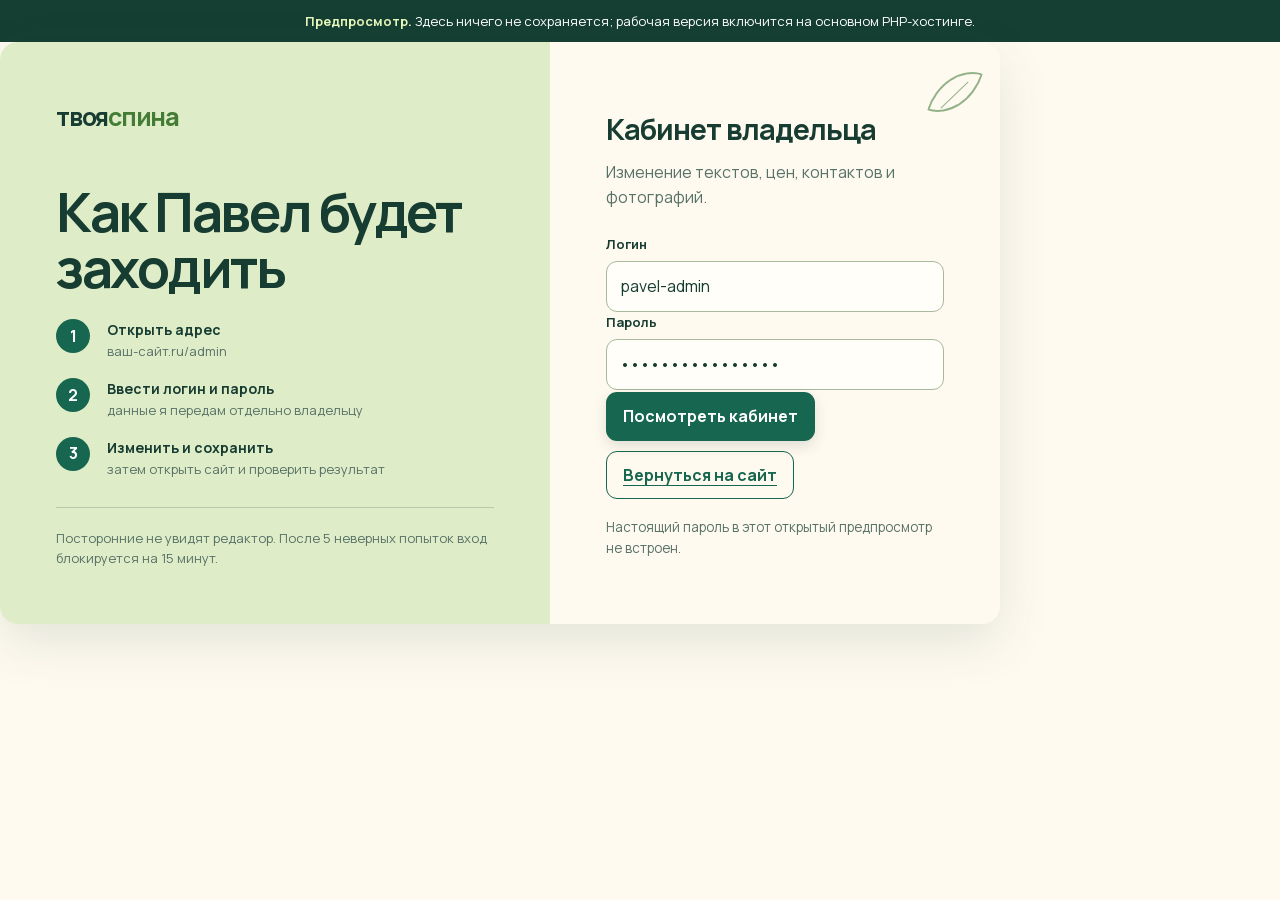
==== admin-preview/index.html @ c6a487fc "Add owner admin preview and editable site content" ====
<!doctype html>
<html lang="ru">
<head>
  <meta charset="utf-8">
  <meta name="viewport" content="width=device-width,initial-scale=1,viewport-fit=cover">
  <meta name="robots" content="noindex,nofollow">
  <title>Предпросмотр админки — Твоя спина</title>
  <link rel="stylesheet" href="admin.css?v=1">
  <script src="preview.js?v=1" defer></script>
</head>
<body>
  <div class="demo-banner"><strong>Предпросмотр.</strong> Здесь ничего не сохраняется; рабочая версия включится на основном PHP‑хостинге.</div>
  <div class="demo-screen demo-login" id="login-preview">
    <main class="login-shell">
      <section class="login-guide" aria-labelledby="guide-title">
        <a class="wordmark" href="../">твоя<span>спина</span></a>
        <h1 id="guide-title">Как Павел будет заходить</h1>
        <ol class="steps">
          <li><strong>Открыть адрес</strong><span>ваш-сайт.ru/admin</span></li>
          <li><strong>Ввести логин и пароль</strong><span>данные я передам отдельно владельцу</span></li>
          <li><strong>Изменить и сохранить</strong><span>затем открыть сайт и проверить результат</span></li>
        </ol>
        <p class="security-note">Посторонние не увидят редактор. После 5 неверных попыток вход блокируется на 15 минут.</p>
      </section>
      <section class="login-card" aria-labelledby="login-title">
        <div class="leaf-mark" aria-hidden="true"></div>
        <h2 id="login-title">Кабинет владельца</h2>
        <p>Изменение текстов, цен, контактов и фотографий.</p>
        <div class="field"><span>Логин</span><input value="pavel-admin" readonly aria-label="Пример логина"></div>
        <div class="field"><span>Пароль</span><input type="password" value="preview-password" readonly aria-label="Пример скрытого пароля"></div>
        <div class="demo-actions"><button class="primary" id="show-editor" type="button">Посмотреть кабинет</button><a class="secondary" href="../">Вернуться на сайт</a></div>
        <small class="help">Настоящий пароль в этот открытый предпросмотр не встроен.</small>
      </section>
    </main>
  </div>
  <div class="demo-screen demo-editor" id="editor-preview" hidden>
    <header class="admin-header"><a class="wordmark" href="../">твоя<span>спина</span></a><div class="header-actions"><a href="../">Открыть сайт</a><button class="secondary" id="back-login" type="button">Выйти</button></div></header>
    <main class="admin-layout">
      <aside class="admin-aside"><h1>Кабинет владельца</h1><p>Меняйте содержание сайта. Цвета, расположение блоков и анимации останутся защищены.</p><nav aria-label="Разделы формы"><a href="#demo-main">Главная</a><a href="#demo-services">Услуги и цены</a><a href="#demo-about">О Павле</a><a href="#demo-studio">Студия</a><a href="#demo-contacts">Контакты</a></nav><div class="aside-help"><strong>Как обновить сайт</strong><ol><li>Откройте нужный раздел.</li><li>Измените текст или фото.</li><li>Нажмите «Сохранить изменения».</li></ol></div></aside>
      <form class="editor">
        <section class="editor-intro"><div><h2>Что хотите изменить?</h2><p>Все поля подписаны так же, как разделы на сайте.</p></div><span class="saved-state">Сохранение вручную</span></section>
        <section class="editor-section" id="demo-main"><div class="section-heading"><h2>Главная</h2><p>Первый экран, который видят посетители.</p></div><div class="fields"><label class="field"><span>Строка над заголовком</span><input value="Студия массажа «Твоя спина» · Красногорск"></label><label class="field"><span>Первая часть заголовка</span><input value="Отпустить напряжение."></label><label class="field"><span>Зелёная часть заголовка</span><input value="Почувствовать себя."></label><label class="field field-wide"><span>Описание</span><textarea rows="4">Массаж с вниманием к вашему телу. Я подберу массажные техники и интенсивность воздействия под ваш запрос.</textarea></label><label class="field field-wide file-field"><span>Главная фотография</span><input type="file"><small>JPG, PNG или WebP до 8 МБ. Сейчас: hero.webp</small></label></div></section>
        <section class="editor-section" id="demo-services"><div class="section-heading"><h2>Услуги и цены</h2><p>Каждая услуга редактируется отдельно.</p></div><fieldset class="service-editor"><legend>Оздоровительный массаж</legend><div class="fields"><label class="field"><span>Название</span><input value="Оздоровительный массаж"></label><label class="field"><span>Цена</span><input value="5 000 ₽"></label><label class="field"><span>Продолжительность</span><input value="75–90 минут"></label><label class="field"><span>Категория</span><input value="Авторская методика"></label><label class="field field-wide"><span>Описание</span><textarea rows="4">Комплексная проработка всего тела с использованием мягких мануальных техник для снятия боли и напряжения.</textarea></label></div></fieldset><fieldset class="service-editor"><legend>Классический массаж</legend><div class="fields"><label class="field"><span>Название</span><input value="Классический массаж"></label><label class="field"><span>Цена</span><input value="4 000 ₽"></label></div></fieldset></section>
        <section class="editor-section" id="demo-about"><div class="section-heading"><h2>О Павле</h2><p>Знакомство, опыт и фотография мастера.</p></div><div class="fields"><label class="field field-wide"><span>Вводный текст</span><textarea rows="3">Индивидуальный подбор техник — с учётом ваших пожеланий и ощущений во время сеанса.</textarea></label><label class="field"><span>Количество часов практики</span><input value="1000+"></label><label class="field field-wide file-field"><span>Фотография Павла</span><input type="file"><small>JPG, PNG или WebP до 8 МБ.</small></label></div></section>
        <section class="editor-section" id="demo-studio"><div class="section-heading"><h2>Студия</h2><p>Заголовок и фотографии кабинета.</p></div><div class="fields"><label class="field"><span>Заголовок</span><input value="Здесь можно"></label><label class="field"><span>Зелёная часть</span><input value="выдохнуть."></label><label class="field field-wide file-field"><span>Фотография кабинета</span><input type="file"><small>Сейчас: studio-room.webp</small></label></div></section>
        <section class="editor-section" id="demo-contacts"><div class="section-heading"><h2>Контакты</h2><p>Телефон, адрес, время работы и ссылки.</p></div><div class="fields"><label class="field"><span>Город</span><input value="Красногорск"></label><label class="field"><span>Телефон</span><input value="+7 985 975-34-44"></label><label class="field"><span>Адрес</span><input value="Улица Ленина, 15А"></label><label class="field"><span>Часы работы</span><input value="11:00–22:00"></label></div></section>
        <div class="save-bar"><div><strong>Готовы опубликовать?</strong><span>Сначала сохраните, затем откройте сайт и проверьте изменения.</span></div><button class="primary" type="button">Сохранить изменения</button></div>
      </form>
    </main>
  </div>
</body>
</html>
---- admin-preview/admin.css ----
@font-face{font-family:Manrope;src:url('../assets/manrope-regular.woff') format('woff');font-weight:400;font-display:swap}
@font-face{font-family:Manrope;src:url('../assets/manrope-bold.woff') format('woff');font-weight:700;font-display:swap}
:root{--ink:#173c32;--muted:#587267;--paper:#fffaf0;--cream:#f4ead1;--mint:#dcecc5;--mint-2:#e9f3d8;--line:#b9c9ab;--green:#17664f;--green-deep:#104d3d;--danger:#8d3028;--success:#236b4c;--focus:#0b7162;--shadow:0 18px 52px rgba(24,70,52,.12)}
*{box-sizing:border-box}
html{scroll-behavior:smooth;scroll-padding-top:96px}
body{margin:0;background:var(--paper);color:var(--ink);font:400 16px/1.55 Manrope,Arial,sans-serif}
button,input,textarea{font:inherit}
a{color:inherit;text-underline-offset:4px}
::selection{background:#c6e69d;color:#123c30}
:focus-visible{outline:3px solid var(--focus);outline-offset:3px}
.wordmark{text-decoration:none;font-size:25px;font-weight:700;letter-spacing:-.05em}.wordmark span{color:#447c35}
.admin-header{position:sticky;top:0;z-index:20;min-height:72px;padding:13px clamp(18px,3vw,44px);display:flex;align-items:center;justify-content:space-between;background:rgba(255,250,240,.96);border-bottom:1px solid var(--line)}
.header-actions{display:flex;gap:10px}.header-actions a{padding:9px 13px;border-radius:10px;text-decoration:none}.header-actions a:first-child{background:var(--mint-2);font-weight:700}
.admin-layout{width:min(1500px,100%);margin:auto;display:grid;grid-template-columns:270px minmax(0,1fr);gap:38px;padding:36px clamp(18px,3vw,44px) 130px}
.admin-aside{position:sticky;top:108px;align-self:start}.admin-aside h1{margin:0;font-size:29px;line-height:1.14;letter-spacing:-.035em}.admin-aside>p{color:var(--muted);font-size:14px;margin:14px 0 24px}
.admin-aside nav{display:grid;gap:4px;border-block:1px solid var(--line);padding:12px 0}.admin-aside nav a{padding:9px 11px;text-decoration:none;border-radius:9px}.admin-aside nav a:hover{background:var(--mint-2)}
.aside-help{margin-top:20px;padding:17px;background:var(--mint-2);border-radius:14px}.aside-help strong{display:block;margin-bottom:8px}.aside-help ol{margin:0;padding-left:20px;font-size:13px;color:var(--muted)}
.editor{min-width:0}.editor-intro{display:flex;justify-content:space-between;gap:24px;align-items:flex-start;margin-bottom:22px;padding:28px 30px;background:var(--cream);border-radius:16px}.editor-intro h2{margin:0;font-size:32px;letter-spacing:-.035em}.editor-intro p{margin:7px 0 0;color:var(--muted)}
.saved-state{white-space:nowrap;padding:8px 12px;background:#fff8e8;border:1px solid var(--line);border-radius:999px;font-size:13px}
.editor-section{margin-top:20px;padding:28px 30px 32px;border:1px solid var(--line);border-radius:16px;background:#fffdf7;box-shadow:0 10px 30px rgba(24,70,52,.045)}
.section-heading{display:grid;grid-template-columns:minmax(180px,.55fr) minmax(240px,1fr);gap:28px;padding-bottom:22px;margin-bottom:24px;border-bottom:1px solid var(--line)}
.section-heading h2{margin:0;font-size:25px;letter-spacing:-.025em}.section-heading p{margin:3px 0 0;color:var(--muted)}
.fields{display:grid;grid-template-columns:repeat(2,minmax(0,1fr));gap:19px 22px}
.field{display:grid;align-content:start;gap:7px;min-width:0}.field>span{font-size:13px;font-weight:700}.field-wide{grid-column:1/-1}
input,textarea{width:100%;border:1px solid #a8b99d;border-radius:11px;background:#fffef9;color:var(--ink);padding:12px 13px;transition:border-color .18s,box-shadow .18s}textarea{resize:vertical;min-height:105px}
input:hover,textarea:hover{border-color:#73927d}input:focus,textarea:focus{border-color:var(--focus);box-shadow:0 0 0 3px rgba(11,113,98,.13);outline:0}
input[type=file]{padding:11px;background:var(--mint-2)}input[type=file]::file-selector-button{margin-right:11px;border:0;border-radius:8px;background:var(--green);color:#fff;padding:8px 11px;font-weight:700;cursor:pointer}
.file-field small{color:var(--muted);font-size:12px;overflow-wrap:anywhere}
.service-editor{margin:18px 0 0;padding:22px;border:1px solid var(--line);border-radius:14px;background:#fbf6e8}.service-editor+ .service-editor{margin-top:14px}.service-editor legend{padding:0 9px;font-weight:700;font-size:18px}
.save-bar{position:fixed;z-index:15;left:calc((100vw - min(1500px,100vw))/2 + 270px + 82px);right:clamp(18px,3vw,44px);bottom:18px;display:flex;align-items:center;justify-content:space-between;gap:20px;padding:15px 17px 15px 20px;background:var(--green-deep);color:#fff;border-radius:15px;box-shadow:0 16px 42px rgba(5,41,31,.28)}
.save-bar div{display:grid}.save-bar span{font-size:12px;color:#d9ecdf}.primary{border:0;border-radius:11px;background:#edf6ce;color:var(--green-deep);padding:12px 17px;font-weight:700;cursor:pointer;box-shadow:0 5px 14px rgba(7,42,31,.13)}.primary:hover{background:#fff7cd}.primary:active{transform:translateY(1px)}
.notice{margin-bottom:18px;padding:14px 16px;border-radius:12px;font-weight:700}.notice.error{background:#fae1dc;color:var(--danger)}.notice.success{background:#dcefdc;color:var(--success)}
.login-page{min-height:100dvh;display:grid;place-items:center;padding:28px;background:var(--cream);background-image:url('../assets/botanical-pattern.webp');background-size:760px;background-blend-mode:soft-light}
.login-shell{width:min(1000px,100%);display:grid;grid-template-columns:1.1fr .9fr;overflow:hidden;border-radius:18px;box-shadow:var(--shadow);background:var(--paper)}
.login-guide,.login-card{padding:clamp(30px,5vw,56px)}.login-guide{background:rgba(220,236,197,.92)}.login-guide h1{margin:46px 0 24px;font-size:clamp(34px,5vw,54px);line-height:1.04;letter-spacing:-.045em;max-width:530px}
.steps{list-style:none;margin:0;padding:0;display:grid;gap:17px;counter-reset:steps}.steps li{display:grid;grid-template-columns:38px 1fr;gap:0 13px;counter-increment:steps}.steps li:before{content:counter(steps);grid-row:1/3;display:grid;place-items:center;width:34px;height:34px;border-radius:50%;background:var(--green);color:#fff;font-weight:700}.steps strong{font-size:14px}.steps span{font-size:13px;color:var(--muted)}
.security-note{margin:28px 0 0;padding-top:20px;border-top:1px solid var(--line);font-size:13px;color:var(--muted)}
.login-card{position:relative;display:flex;flex-direction:column;justify-content:center}.login-card h2{margin:0;font-size:29px;letter-spacing:-.035em}.login-card>p{color:var(--muted);margin:8px 0 24px}.login-card form{display:grid;gap:17px}.login-card .primary{margin-top:2px;background:var(--green);color:#fff;min-height:48px}.login-card .primary:hover{background:var(--green-deep)}.help{margin-top:18px;color:var(--muted)}
.leaf-mark{position:absolute;right:24px;top:24px;width:42px;height:52px;border:2px solid #5b8c53;border-radius:100% 0 100% 0;transform:rotate(18deg);opacity:.65}.leaf-mark:after{content:'';position:absolute;left:19px;top:8px;width:1px;height:38px;background:#5b8c53;transform:rotate(28deg)}
.demo-banner{padding:11px 18px;background:#163f34;color:#fff;text-align:center;font-size:13px}.demo-banner strong{color:#e6f5b9}
.demo-actions{display:flex;gap:10px;flex-wrap:wrap}.secondary{border:1px solid var(--green);border-radius:11px;background:transparent;color:var(--green);padding:11px 16px;font-weight:700;cursor:pointer}
.demo-screen[hidden]{display:none}.demo-login .login-card{min-height:570px}.demo-editor .editor{pointer-events:none}.demo-editor .save-bar{position:sticky;left:auto;right:auto;bottom:14px;margin-top:24px}.demo-editor .admin-layout{padding-bottom:30px}.demo-editor input,.demo-editor textarea{background:#fff}
@media(max-width:900px){.admin-layout{grid-template-columns:1fr;gap:20px}.admin-aside{position:static}.admin-aside nav{display:flex;overflow-x:auto;padding:10px 0}.admin-aside nav a{white-space:nowrap}.aside-help{display:none}.save-bar{left:18px}.login-shell{grid-template-columns:1fr}.login-guide h1{margin-top:28px}.login-card{min-height:480px}}
@media(max-width:620px){body{font-size:15px}.admin-header{min-height:64px}.header-actions a{padding:8px}.header-actions a:first-child{display:none}.admin-layout{padding:22px 14px 120px}.editor-intro,.editor-section{padding:21px 18px}.editor-intro{display:grid}.editor-intro h2{font-size:27px}.saved-state{width:max-content}.section-heading{grid-template-columns:1fr;gap:5px}.fields{grid-template-columns:1fr}.field-wide{grid-column:auto}.service-editor{padding:17px 13px}.save-bar{left:10px;right:10px;bottom:10px;padding:12px}.save-bar div{display:none}.save-bar .primary{width:100%;min-height:48px}.login-page{padding:12px}.login-guide,.login-card{padding:28px 22px}.login-guide h1{font-size:36px}.login-shell{border-radius:14px}.demo-editor .admin-layout{padding-bottom:20px}}
@media(prefers-reduced-motion:reduce){html{scroll-behavior:auto}*{transition:none!important}}
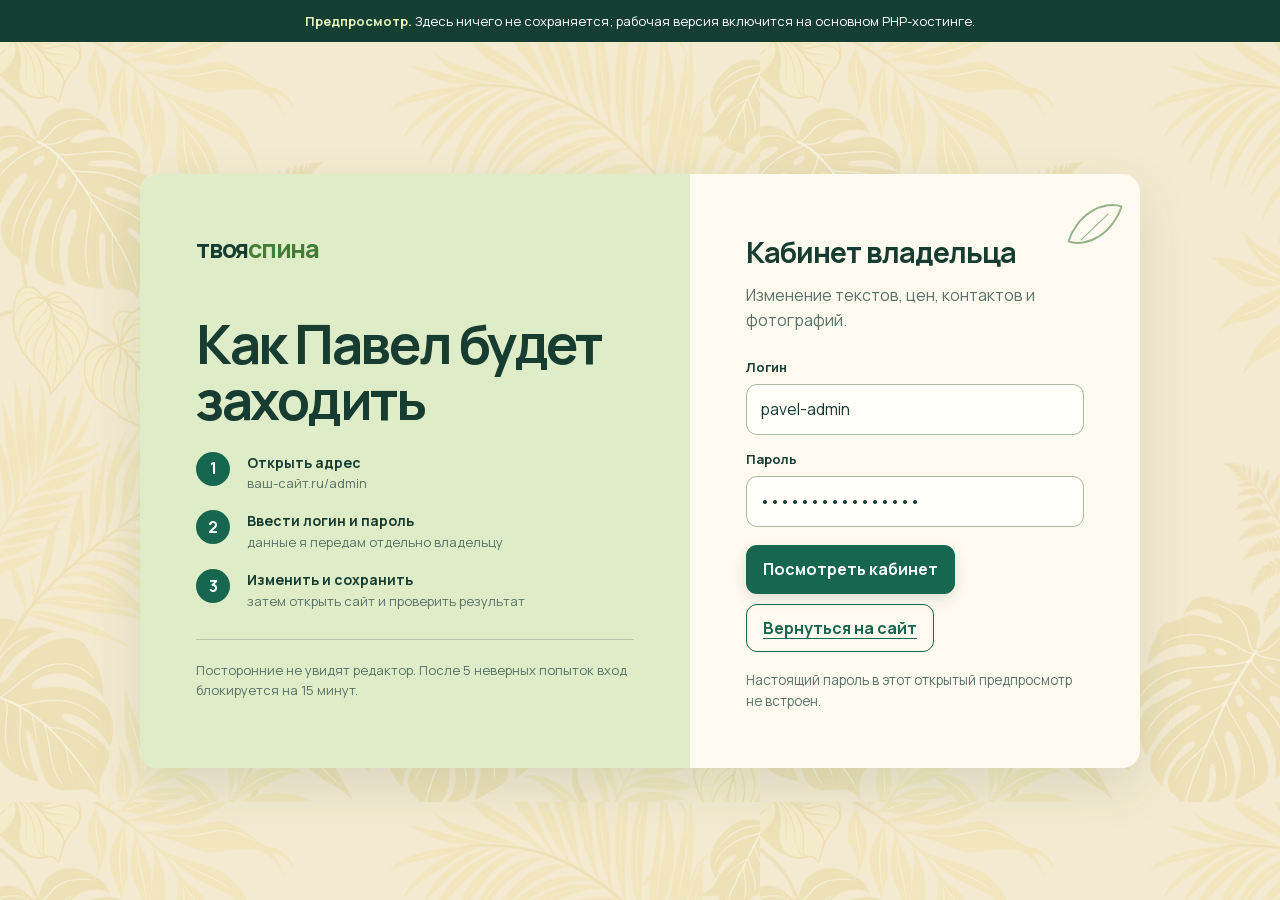
==== commit 05173ccf: "Polish responsive admin preview" ====
--- a/admin-preview/index.html
+++ b/admin-preview/index.html
@@ -5,8 +5,8 @@
   <meta name="viewport" content="width=device-width,initial-scale=1,viewport-fit=cover">
   <meta name="robots" content="noindex,nofollow">
   <title>Предпросмотр админки — Твоя спина</title>
-  <link rel="stylesheet" href="admin.css?v=1">
-  <script src="preview.js?v=1" defer></script>
+  <link rel="stylesheet" href="admin.css?v=2">
+  <script src="preview.js?v=2" defer></script>
 </head>
 <body>
   <div class="demo-banner"><strong>Предпросмотр.</strong> Здесь ничего не сохраняется; рабочая версия включится на основном PHP‑хостинге.</div>
@@ -14,7 +14,7 @@
     <main class="login-shell">
       <section class="login-guide" aria-labelledby="guide-title">
         <a class="wordmark" href="../">твоя<span>спина</span></a>
-        <h1 id="guide-title">Как Павел будет заходить</h1>
+        <h1 id="guide-title" tabindex="-1">Как Павел будет заходить</h1>
         <ol class="steps">
           <li><strong>Открыть адрес</strong><span>ваш-сайт.ru/admin</span></li>
           <li><strong>Ввести логин и пароль</strong><span>данные я передам отдельно владельцу</span></li>
@@ -37,7 +37,7 @@
     <header class="admin-header"><a class="wordmark" href="../">твоя<span>спина</span></a><div class="header-actions"><a href="../">Открыть сайт</a><button class="secondary" id="back-login" type="button">Выйти</button></div></header>
     <main class="admin-layout">
       <aside class="admin-aside"><h1>Кабинет владельца</h1><p>Меняйте содержание сайта. Цвета, расположение блоков и анимации останутся защищены.</p><nav aria-label="Разделы формы"><a href="#demo-main">Главная</a><a href="#demo-services">Услуги и цены</a><a href="#demo-about">О Павле</a><a href="#demo-studio">Студия</a><a href="#demo-contacts">Контакты</a></nav><div class="aside-help"><strong>Как обновить сайт</strong><ol><li>Откройте нужный раздел.</li><li>Измените текст или фото.</li><li>Нажмите «Сохранить изменения».</li></ol></div></aside>
-      <form class="editor">
+      <form class="editor" inert aria-disabled="true">
         <section class="editor-intro"><div><h2>Что хотите изменить?</h2><p>Все поля подписаны так же, как разделы на сайте.</p></div><span class="saved-state">Сохранение вручную</span></section>
         <section class="editor-section" id="demo-main"><div class="section-heading"><h2>Главная</h2><p>Первый экран, который видят посетители.</p></div><div class="fields"><label class="field"><span>Строка над заголовком</span><input value="Студия массажа «Твоя спина» · Красногорск"></label><label class="field"><span>Первая часть заголовка</span><input value="Отпустить напряжение."></label><label class="field"><span>Зелёная часть заголовка</span><input value="Почувствовать себя."></label><label class="field field-wide"><span>Описание</span><textarea rows="4">Массаж с вниманием к вашему телу. Я подберу массажные техники и интенсивность воздействия под ваш запрос.</textarea></label><label class="field field-wide file-field"><span>Главная фотография</span><input type="file"><small>JPG, PNG или WebP до 8 МБ. Сейчас: hero.webp</small></label></div></section>
         <section class="editor-section" id="demo-services"><div class="section-heading"><h2>Услуги и цены</h2><p>Каждая услуга редактируется отдельно.</p></div><fieldset class="service-editor"><legend>Оздоровительный массаж</legend><div class="fields"><label class="field"><span>Название</span><input value="Оздоровительный массаж"></label><label class="field"><span>Цена</span><input value="5 000 ₽"></label><label class="field"><span>Продолжительность</span><input value="75–90 минут"></label><label class="field"><span>Категория</span><input value="Авторская методика"></label><label class="field field-wide"><span>Описание</span><textarea rows="4">Комплексная проработка всего тела с использованием мягких мануальных техник для снятия боли и напряжения.</textarea></label></div></fieldset><fieldset class="service-editor"><legend>Классический массаж</legend><div class="fields"><label class="field"><span>Название</span><input value="Классический массаж"></label><label class="field"><span>Цена</span><input value="4 000 ₽"></label></div></fieldset></section>
--- a/admin-preview/admin.css
+++ b/admin-preview/admin.css
@@ -10,13 +10,13 @@
 :focus-visible{outline:3px solid var(--focus);outline-offset:3px}
 .wordmark{text-decoration:none;font-size:25px;font-weight:700;letter-spacing:-.05em}.wordmark span{color:#447c35}
 .admin-header{position:sticky;top:0;z-index:20;min-height:72px;padding:13px clamp(18px,3vw,44px);display:flex;align-items:center;justify-content:space-between;background:rgba(255,250,240,.96);border-bottom:1px solid var(--line)}
-.header-actions{display:flex;gap:10px}.header-actions a{padding:9px 13px;border-radius:10px;text-decoration:none}.header-actions a:first-child{background:var(--mint-2);font-weight:700}
+.header-actions{display:flex;align-items:center;gap:10px}.header-actions form{margin:0}.header-actions a,.logout-button{padding:9px 13px;border-radius:10px;text-decoration:none}.header-actions a:first-child{background:var(--mint-2);font-weight:700}.logout-button{border:1px solid var(--green);background:transparent;color:var(--green);cursor:pointer}
 .admin-layout{width:min(1500px,100%);margin:auto;display:grid;grid-template-columns:270px minmax(0,1fr);gap:38px;padding:36px clamp(18px,3vw,44px) 130px}
 .admin-aside{position:sticky;top:108px;align-self:start}.admin-aside h1{margin:0;font-size:29px;line-height:1.14;letter-spacing:-.035em}.admin-aside>p{color:var(--muted);font-size:14px;margin:14px 0 24px}
 .admin-aside nav{display:grid;gap:4px;border-block:1px solid var(--line);padding:12px 0}.admin-aside nav a{padding:9px 11px;text-decoration:none;border-radius:9px}.admin-aside nav a:hover{background:var(--mint-2)}
 .aside-help{margin-top:20px;padding:17px;background:var(--mint-2);border-radius:14px}.aside-help strong{display:block;margin-bottom:8px}.aside-help ol{margin:0;padding-left:20px;font-size:13px;color:var(--muted)}
 .editor{min-width:0}.editor-intro{display:flex;justify-content:space-between;gap:24px;align-items:flex-start;margin-bottom:22px;padding:28px 30px;background:var(--cream);border-radius:16px}.editor-intro h2{margin:0;font-size:32px;letter-spacing:-.035em}.editor-intro p{margin:7px 0 0;color:var(--muted)}
-.saved-state{white-space:nowrap;padding:8px 12px;background:#fff8e8;border:1px solid var(--line);border-radius:999px;font-size:13px}
+.saved-state{white-space:nowrap;padding:8px 12px;background:#e3efd4;border:1px solid var(--line);border-radius:999px;font-size:13px}.saved-state.is-dirty{background:#fff0c7;border-color:#c8984b;color:#714c13}
 .editor-section{margin-top:20px;padding:28px 30px 32px;border:1px solid var(--line);border-radius:16px;background:#fffdf7;box-shadow:0 10px 30px rgba(24,70,52,.045)}
 .section-heading{display:grid;grid-template-columns:minmax(180px,.55fr) minmax(240px,1fr);gap:28px;padding-bottom:22px;margin-bottom:24px;border-bottom:1px solid var(--line)}
 .section-heading h2{margin:0;font-size:25px;letter-spacing:-.025em}.section-heading p{margin:3px 0 0;color:var(--muted)}
@@ -38,8 +38,9 @@
 .login-card{position:relative;display:flex;flex-direction:column;justify-content:center}.login-card h2{margin:0;font-size:29px;letter-spacing:-.035em}.login-card>p{color:var(--muted);margin:8px 0 24px}.login-card form{display:grid;gap:17px}.login-card .primary{margin-top:2px;background:var(--green);color:#fff;min-height:48px}.login-card .primary:hover{background:var(--green-deep)}.help{margin-top:18px;color:var(--muted)}
 .leaf-mark{position:absolute;right:24px;top:24px;width:42px;height:52px;border:2px solid #5b8c53;border-radius:100% 0 100% 0;transform:rotate(18deg);opacity:.65}.leaf-mark:after{content:'';position:absolute;left:19px;top:8px;width:1px;height:38px;background:#5b8c53;transform:rotate(28deg)}
 .demo-banner{padding:11px 18px;background:#163f34;color:#fff;text-align:center;font-size:13px}.demo-banner strong{color:#e6f5b9}
-.demo-actions{display:flex;gap:10px;flex-wrap:wrap}.secondary{border:1px solid var(--green);border-radius:11px;background:transparent;color:var(--green);padding:11px 16px;font-weight:700;cursor:pointer}
+.demo-login{min-height:calc(100dvh - 42px);display:grid;place-items:center;padding:28px;background:var(--cream);background-image:url('../assets/botanical-pattern.webp');background-size:760px;background-blend-mode:soft-light}
+.demo-login .login-card>.field+.field{margin-top:14px}.demo-actions{display:flex;gap:10px;flex-wrap:wrap;margin-top:16px}.secondary{border:1px solid var(--green);border-radius:11px;background:transparent;color:var(--green);padding:11px 16px;font-weight:700;cursor:pointer}
 .demo-screen[hidden]{display:none}.demo-login .login-card{min-height:570px}.demo-editor .editor{pointer-events:none}.demo-editor .save-bar{position:sticky;left:auto;right:auto;bottom:14px;margin-top:24px}.demo-editor .admin-layout{padding-bottom:30px}.demo-editor input,.demo-editor textarea{background:#fff}
-@media(max-width:900px){.admin-layout{grid-template-columns:1fr;gap:20px}.admin-aside{position:static}.admin-aside nav{display:flex;overflow-x:auto;padding:10px 0}.admin-aside nav a{white-space:nowrap}.aside-help{display:none}.save-bar{left:18px}.login-shell{grid-template-columns:1fr}.login-guide h1{margin-top:28px}.login-card{min-height:480px}}
-@media(max-width:620px){body{font-size:15px}.admin-header{min-height:64px}.header-actions a{padding:8px}.header-actions a:first-child{display:none}.admin-layout{padding:22px 14px 120px}.editor-intro,.editor-section{padding:21px 18px}.editor-intro{display:grid}.editor-intro h2{font-size:27px}.saved-state{width:max-content}.section-heading{grid-template-columns:1fr;gap:5px}.fields{grid-template-columns:1fr}.field-wide{grid-column:auto}.service-editor{padding:17px 13px}.save-bar{left:10px;right:10px;bottom:10px;padding:12px}.save-bar div{display:none}.save-bar .primary{width:100%;min-height:48px}.login-page{padding:12px}.login-guide,.login-card{padding:28px 22px}.login-guide h1{font-size:36px}.login-shell{border-radius:14px}.demo-editor .admin-layout{padding-bottom:20px}}
+@media(max-width:900px){.admin-layout{grid-template-columns:1fr;gap:20px}.admin-aside{position:static}.admin-aside nav{display:flex;overflow-x:auto;padding:10px 0}.admin-aside nav a{white-space:nowrap}.aside-help{display:block;margin-top:12px}.save-bar{left:18px}.login-shell{grid-template-columns:1fr}.login-card{order:1;min-height:480px}.login-guide{order:2}.login-guide h1{margin-top:28px}}
+@media(max-width:620px){body{font-size:15px}.admin-header{min-height:64px;padding-inline:12px}.wordmark{font-size:21px}.header-actions{gap:5px}.header-actions a,.logout-button{padding:8px 9px;font-size:13px}.admin-layout{padding:22px 14px 120px}.editor-intro,.editor-section{padding:21px 18px}.editor-intro{display:grid}.editor-intro h2{font-size:27px}.saved-state{width:max-content}.section-heading{grid-template-columns:1fr;gap:5px}.fields{grid-template-columns:1fr}.field-wide{grid-column:auto}.service-editor{padding:17px 13px}.save-bar{left:10px;right:10px;bottom:10px;padding:12px}.save-bar div{display:none}.save-bar .primary{width:100%;min-height:48px}.login-page,.demo-login{padding:12px}.login-guide,.login-card{padding:28px 22px}.login-guide h1{font-size:36px}.login-shell{border-radius:14px}.demo-editor .admin-layout{padding-bottom:20px}}
 @media(prefers-reduced-motion:reduce){html{scroll-behavior:auto}*{transition:none!important}}
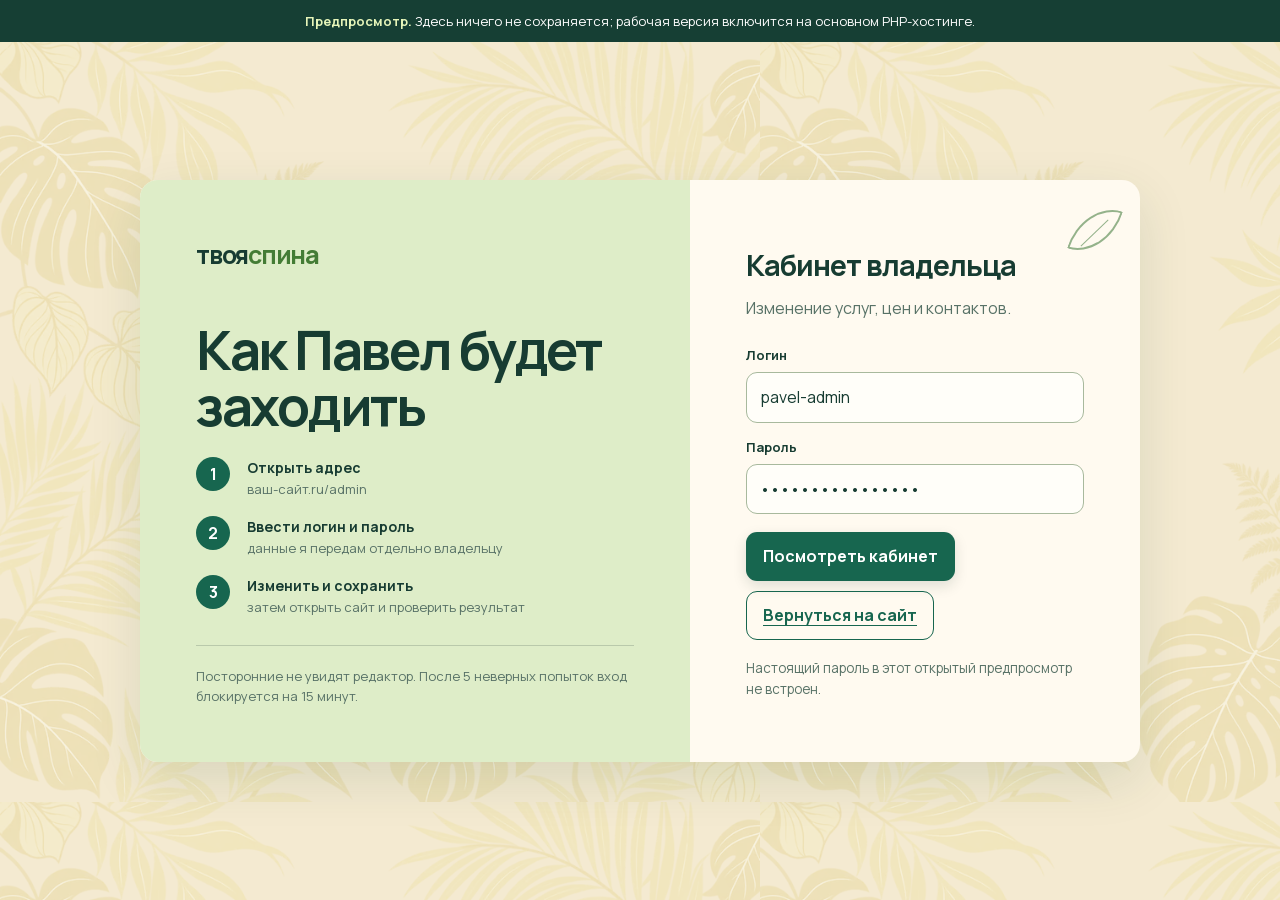
==== commit 29664750: "Limit admin preview to services and contacts" ====
--- a/admin-preview/index.html
+++ b/admin-preview/index.html
@@ -5,7 +5,7 @@
   <meta name="viewport" content="width=device-width,initial-scale=1,viewport-fit=cover">
   <meta name="robots" content="noindex,nofollow">
   <title>Предпросмотр админки — Твоя спина</title>
-  <link rel="stylesheet" href="admin.css?v=2">
+  <link rel="stylesheet" href="admin.css?v=3">
   <script src="preview.js?v=2" defer></script>
 </head>
 <body>
@@ -25,7 +25,7 @@
       <section class="login-card" aria-labelledby="login-title">
         <div class="leaf-mark" aria-hidden="true"></div>
         <h2 id="login-title">Кабинет владельца</h2>
-        <p>Изменение текстов, цен, контактов и фотографий.</p>
+        <p>Изменение услуг, цен и контактов.</p>
         <div class="field"><span>Логин</span><input value="pavel-admin" readonly aria-label="Пример логина"></div>
         <div class="field"><span>Пароль</span><input type="password" value="preview-password" readonly aria-label="Пример скрытого пароля"></div>
         <div class="demo-actions"><button class="primary" id="show-editor" type="button">Посмотреть кабинет</button><a class="secondary" href="../">Вернуться на сайт</a></div>
@@ -36,13 +36,16 @@
   <div class="demo-screen demo-editor" id="editor-preview" hidden>
     <header class="admin-header"><a class="wordmark" href="../">твоя<span>спина</span></a><div class="header-actions"><a href="../">Открыть сайт</a><button class="secondary" id="back-login" type="button">Выйти</button></div></header>
     <main class="admin-layout">
-      <aside class="admin-aside"><h1>Кабинет владельца</h1><p>Меняйте содержание сайта. Цвета, расположение блоков и анимации останутся защищены.</p><nav aria-label="Разделы формы"><a href="#demo-main">Главная</a><a href="#demo-services">Услуги и цены</a><a href="#demo-about">О Павле</a><a href="#demo-studio">Студия</a><a href="#demo-contacts">Контакты</a></nav><div class="aside-help"><strong>Как обновить сайт</strong><ol><li>Откройте нужный раздел.</li><li>Измените текст или фото.</li><li>Нажмите «Сохранить изменения».</li></ol></div></aside>
-      <form class="editor" inert aria-disabled="true">
-        <section class="editor-intro"><div><h2>Что хотите изменить?</h2><p>Все поля подписаны так же, как разделы на сайте.</p></div><span class="saved-state">Сохранение вручную</span></section>
-        <section class="editor-section" id="demo-main"><div class="section-heading"><h2>Главная</h2><p>Первый экран, который видят посетители.</p></div><div class="fields"><label class="field"><span>Строка над заголовком</span><input value="Студия массажа «Твоя спина» · Красногорск"></label><label class="field"><span>Первая часть заголовка</span><input value="Отпустить напряжение."></label><label class="field"><span>Зелёная часть заголовка</span><input value="Почувствовать себя."></label><label class="field field-wide"><span>Описание</span><textarea rows="4">Массаж с вниманием к вашему телу. Я подберу массажные техники и интенсивность воздействия под ваш запрос.</textarea></label><label class="field field-wide file-field"><span>Главная фотография</span><input type="file"><small>JPG, PNG или WebP до 8 МБ. Сейчас: hero.webp</small></label></div></section>
-        <section class="editor-section" id="demo-services"><div class="section-heading"><h2>Услуги и цены</h2><p>Каждая услуга редактируется отдельно.</p></div><fieldset class="service-editor"><legend>Оздоровительный массаж</legend><div class="fields"><label class="field"><span>Название</span><input value="Оздоровительный массаж"></label><label class="field"><span>Цена</span><input value="5 000 ₽"></label><label class="field"><span>Продолжительность</span><input value="75–90 минут"></label><label class="field"><span>Категория</span><input value="Авторская методика"></label><label class="field field-wide"><span>Описание</span><textarea rows="4">Комплексная проработка всего тела с использованием мягких мануальных техник для снятия боли и напряжения.</textarea></label></div></fieldset><fieldset class="service-editor"><legend>Классический массаж</legend><div class="fields"><label class="field"><span>Название</span><input value="Классический массаж"></label><label class="field"><span>Цена</span><input value="4 000 ₽"></label></div></fieldset></section>
-        <section class="editor-section" id="demo-about"><div class="section-heading"><h2>О Павле</h2><p>Знакомство, опыт и фотография мастера.</p></div><div class="fields"><label class="field field-wide"><span>Вводный текст</span><textarea rows="3">Индивидуальный подбор техник — с учётом ваших пожеланий и ощущений во время сеанса.</textarea></label><label class="field"><span>Количество часов практики</span><input value="1000+"></label><label class="field field-wide file-field"><span>Фотография Павла</span><input type="file"><small>JPG, PNG или WebP до 8 МБ.</small></label></div></section>
-        <section class="editor-section" id="demo-studio"><div class="section-heading"><h2>Студия</h2><p>Заголовок и фотографии кабинета.</p></div><div class="fields"><label class="field"><span>Заголовок</span><input value="Здесь можно"></label><label class="field"><span>Зелёная часть</span><input value="выдохнуть."></label><label class="field field-wide file-field"><span>Фотография кабинета</span><input type="file"><small>Сейчас: studio-room.webp</small></label></div></section>
+      <aside class="admin-aside"><h1>Кабинет владельца</h1><p>Меняйте услуги, цены и контакты. Остальной сайт останется защищён от изменений.</p><nav aria-label="Разделы формы"><a href="#demo-services">Услуги и цены</a><a href="#demo-contacts">Контакты</a></nav><div class="aside-help"><strong>Как обновить сайт</strong><ol><li>Откройте нужный раздел.</li><li>Измените информацию.</li><li>Нажмите «Сохранить изменения».</li></ol></div></aside>
+      <form class="editor">
+        <section class="editor-intro"><div><h2>Что хотите изменить?</h2><p>В кабинете доступны только услуги и контакты. Фотографии и оформление изменить здесь нельзя.</p></div><span class="saved-state">Сохранение вручную</span></section>
+        <section class="editor-section" id="demo-services"><div class="section-heading"><h2>Услуги и цены</h2><p>Нажмите на услугу, чтобы открыть её поля.</p></div>
+          <details class="service-editor" open><summary><strong>Оздоровительный массаж</strong><span>5 000 ₽</span></summary><div class="fields"><label class="field"><span>Название</span><input value="Оздоровительный массаж"></label><label class="field"><span>Цена</span><input value="5 000 ₽"></label><label class="field"><span>Продолжительность</span><input value="75–90 минут"></label><label class="field"><span>Категория</span><input value="Авторская методика"></label><label class="field field-wide"><span>Описание</span><textarea rows="4">Комплексная проработка всего тела с использованием мягких мануальных техник для снятия боли и напряжения.</textarea></label></div></details>
+          <details class="service-editor"><summary><strong>Классический массаж</strong><span>4 000 ₽</span></summary><div class="fields"><label class="field"><span>Название</span><input value="Классический массаж"></label><label class="field"><span>Цена</span><input value="4 000 ₽"></label><label class="field"><span>Продолжительность</span><input value="60 минут"></label></div></details>
+          <details class="service-editor"><summary><strong>Спортивный массаж</strong><span>4 500 ₽</span></summary><div class="fields"><label class="field"><span>Название</span><input value="Спортивный массаж"></label><label class="field"><span>Цена</span><input value="4 500 ₽"></label><label class="field"><span>Продолжительность</span><input value="60 минут"></label></div></details>
+          <details class="service-editor"><summary><strong>Массаж для беременных</strong><span>3 500 ₽</span></summary><div class="fields"><label class="field"><span>Название</span><input value="Массаж для беременных"></label><label class="field"><span>Цена</span><input value="3 500 ₽"></label><label class="field"><span>Продолжительность</span><input value="50–60 минут"></label></div></details>
+          <details class="service-editor"><summary><strong>Векторный массаж лица</strong><span>3 500 ₽</span></summary><div class="fields"><label class="field"><span>Название</span><input value="Векторный массаж лица"></label><label class="field"><span>Цена</span><input value="3 500 ₽"></label><label class="field"><span>Продолжительность</span><input value="45 минут"></label></div></details>
+        </section>
         <section class="editor-section" id="demo-contacts"><div class="section-heading"><h2>Контакты</h2><p>Телефон, адрес, время работы и ссылки.</p></div><div class="fields"><label class="field"><span>Город</span><input value="Красногорск"></label><label class="field"><span>Телефон</span><input value="+7 985 975-34-44"></label><label class="field"><span>Адрес</span><input value="Улица Ленина, 15А"></label><label class="field"><span>Часы работы</span><input value="11:00–22:00"></label></div></section>
         <div class="save-bar"><div><strong>Готовы опубликовать?</strong><span>Сначала сохраните, затем откройте сайт и проверьте изменения.</span></div><button class="primary" type="button">Сохранить изменения</button></div>
       </form>
--- a/admin-preview/admin.css
+++ b/admin-preview/admin.css
@@ -24,9 +24,7 @@
 .field{display:grid;align-content:start;gap:7px;min-width:0}.field>span{font-size:13px;font-weight:700}.field-wide{grid-column:1/-1}
 input,textarea{width:100%;border:1px solid #a8b99d;border-radius:11px;background:#fffef9;color:var(--ink);padding:12px 13px;transition:border-color .18s,box-shadow .18s}textarea{resize:vertical;min-height:105px}
 input:hover,textarea:hover{border-color:#73927d}input:focus,textarea:focus{border-color:var(--focus);box-shadow:0 0 0 3px rgba(11,113,98,.13);outline:0}
-input[type=file]{padding:11px;background:var(--mint-2)}input[type=file]::file-selector-button{margin-right:11px;border:0;border-radius:8px;background:var(--green);color:#fff;padding:8px 11px;font-weight:700;cursor:pointer}
-.file-field small{color:var(--muted);font-size:12px;overflow-wrap:anywhere}
-.service-editor{margin:18px 0 0;padding:22px;border:1px solid var(--line);border-radius:14px;background:#fbf6e8}.service-editor+ .service-editor{margin-top:14px}.service-editor legend{padding:0 9px;font-weight:700;font-size:18px}
+.service-editor{margin:14px 0 0;border:1px solid var(--line);border-radius:14px;background:#fbf6e8;overflow:hidden}.service-editor+.service-editor{margin-top:10px}.service-editor>summary{display:flex;align-items:center;justify-content:space-between;gap:18px;padding:17px 20px;cursor:pointer;list-style:none}.service-editor>summary::-webkit-details-marker{display:none}.service-editor>summary:after{content:'+';font-size:23px;line-height:1;color:var(--green)}.service-editor[open]>summary:after{content:'−'}.service-editor>summary span{margin-left:auto;color:var(--muted);font-variant-numeric:tabular-nums}.service-editor>.fields{padding:5px 20px 22px;border-top:1px solid var(--line);padding-top:20px}
 .save-bar{position:fixed;z-index:15;left:calc((100vw - min(1500px,100vw))/2 + 270px + 82px);right:clamp(18px,3vw,44px);bottom:18px;display:flex;align-items:center;justify-content:space-between;gap:20px;padding:15px 17px 15px 20px;background:var(--green-deep);color:#fff;border-radius:15px;box-shadow:0 16px 42px rgba(5,41,31,.28)}
 .save-bar div{display:grid}.save-bar span{font-size:12px;color:#d9ecdf}.primary{border:0;border-radius:11px;background:#edf6ce;color:var(--green-deep);padding:12px 17px;font-weight:700;cursor:pointer;box-shadow:0 5px 14px rgba(7,42,31,.13)}.primary:hover{background:#fff7cd}.primary:active{transform:translateY(1px)}
 .notice{margin-bottom:18px;padding:14px 16px;border-radius:12px;font-weight:700}.notice.error{background:#fae1dc;color:var(--danger)}.notice.success{background:#dcefdc;color:var(--success)}
